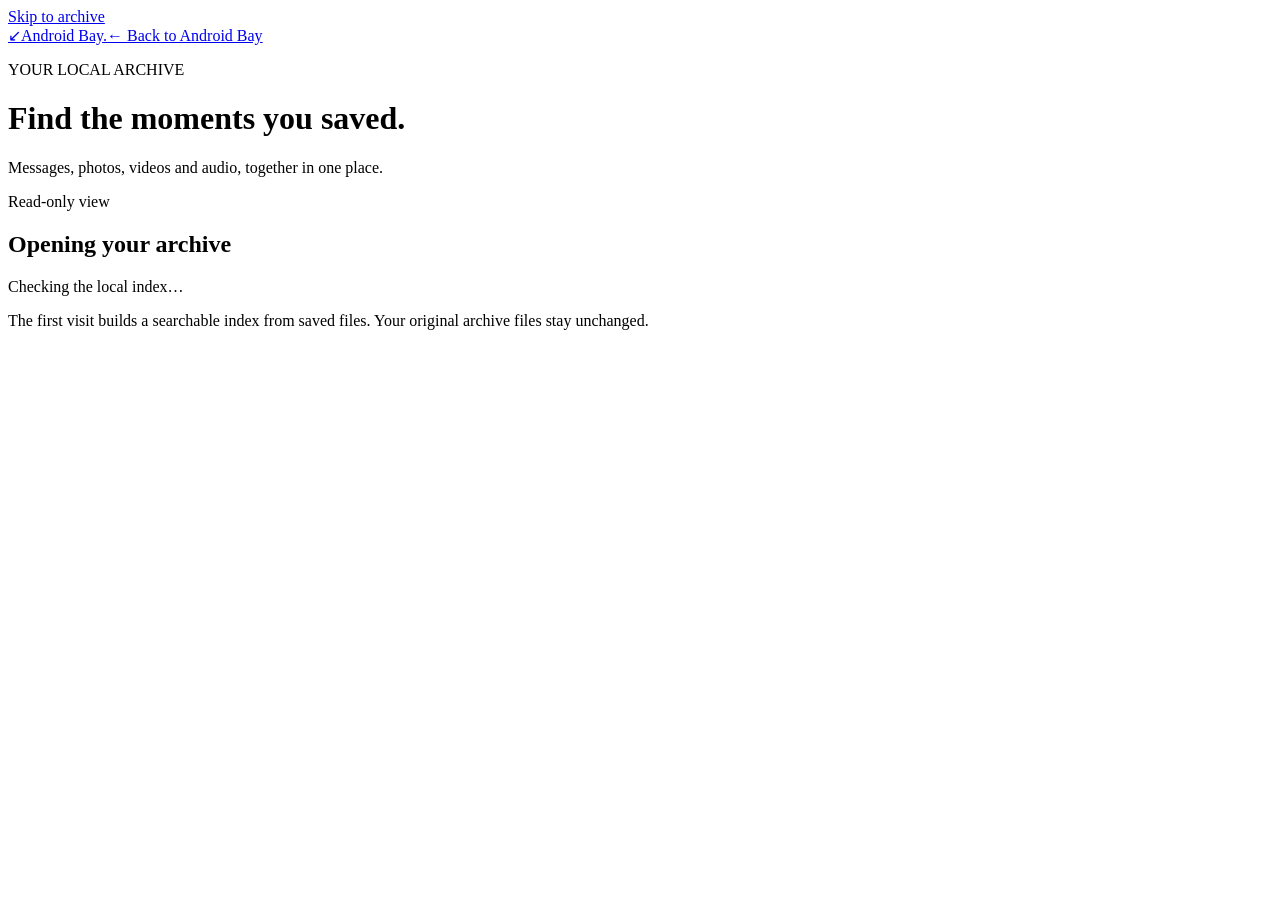
==== web/reader.html @ d528d022 "Publish Android Bay 1.2.0 with portable app, usage guide and upstream credits" ====
<!doctype html>
<html lang="en">
<head>
  <meta charset="utf-8">
  <meta name="viewport" content="width=device-width, initial-scale=1">
  <meta name="color-scheme" content="light">
  <meta name="description" content="Read messages and browse photos, videos and audio saved in your local Android Bay archive.">
  <title>Archive reader · Android Bay</title>
  <link rel="stylesheet" href="/reader.css">
  <script src="/reader.js" defer></script>
</head>
<body>
  <a class="skip-link" href="#reader-main">Skip to archive</a>
  <div id="demo-banner" class="demo-banner" hidden><strong>DEMONSTRATION MODE</strong> · Synthetic archive. No real phone data.</div>
  <header class="topbar"><a class="brand" href="/" aria-label="Android Bay home"><span class="brand-mark" aria-hidden="true">↙</span><span>Android Bay<span class="brand-dot">.</span></span></a><a class="back-link" href="/">← Back to Android Bay</a></header>
  <main id="reader-main" class="reader-main" tabindex="-1">
    <div class="heading-row"><div><p class="eyebrow">YOUR LOCAL ARCHIVE</p><h1>Find the moments you saved.</h1><p id="archive-label" class="subtitle">Messages, photos, videos and audio, together in one place.</p></div><div class="local-badge"><span aria-hidden="true"></span>Read-only view</div></div>
    <div id="notice" class="notice" role="alert" hidden><span id="notice-text"></span><button id="dismiss-notice" type="button" aria-label="Dismiss notification">×</button></div>
    <section id="index-panel" class="index-panel" aria-labelledby="index-heading"><div id="index-spinner" class="spinner" aria-hidden="true"></div><div><h2 id="index-heading">Opening your archive</h2><p id="index-message" role="status">Checking the local index…</p><p class="small-muted">The first visit builds a searchable index from saved files. Your original archive files stay unchanged.</p></div><button id="build-index" type="button" class="button primary" hidden>Build archive index</button></section>
    <section id="reader-content" hidden>
      <div class="archive-tools"><div class="archive-summary"><strong id="archive-counts">Archive index</strong><span id="archive-status" class="status-tag">Saved copy</span></div><div class="tool-buttons"><button id="open-catalog" type="button" class="text-button">All saved files ↗</button><button id="open-report" type="button" class="text-button">Coverage report ↗</button><button id="open-folder" type="button" class="text-button">Archive folder ↗</button></div></div>
      <details id="coverage-details" class="coverage-details"><summary id="coverage-summary">About this archive and its coverage</summary><div id="coverage-content" class="coverage-content"></div></details>
      <div class="tabbar" role="tablist" aria-label="Archive data"><button id="tab-messages" type="button" role="tab" aria-selected="true" aria-controls="messages-panel" data-tab="messages">Messages<span id="count-messages" class="tab-count"></span></button><button id="tab-photos" type="button" role="tab" aria-selected="false" aria-controls="media-panel" tabindex="-1" data-tab="photos">Photos<span id="count-photos" class="tab-count"></span></button><button id="tab-videos" type="button" role="tab" aria-selected="false" aria-controls="media-panel" tabindex="-1" data-tab="videos">Videos<span id="count-videos" class="tab-count"></span></button><button id="tab-audio" type="button" role="tab" aria-selected="false" aria-controls="media-panel" tabindex="-1" data-tab="audio">Audio<span id="count-audio" class="tab-count"></span></button></div>

      <section id="messages-panel" class="messages-layout" role="tabpanel" aria-labelledby="tab-messages">
        <aside class="conversation-pane" aria-labelledby="conversations-heading"><div class="conversation-top"><h2 id="conversations-heading">Conversations</h2><label class="sr-only" for="thread-search">Search conversations and messages</label><div class="search-wrap"><span aria-hidden="true">⌕</span><input id="thread-search" type="search" placeholder="Search names, numbers or text" maxlength="200" autocomplete="off"></div><p id="thread-status" class="small-muted" role="status">Loading conversations…</p></div><div id="thread-list" class="thread-list"></div><div class="conversation-footer"><button id="more-threads" type="button" class="button secondary small" hidden>More conversations</button></div></aside>
        <div class="message-pane"><div id="message-empty" class="empty-state"><div class="empty-icon" aria-hidden="true">☷</div><h2>Choose a conversation</h2><p>Select a name or number on the left to read saved SMS and MMS.<br>Private app chats and RCS may not be included.</p></div><div id="conversation-view" hidden><header class="message-header"><div><p class="eyebrow">SAVED CONVERSATION</p><h2 id="conversation-title" tabindex="-1"></h2><p id="conversation-participants" class="small-muted"></p></div><label class="message-search-label">Search this conversation<input id="message-search" type="search" placeholder="Find a word or phrase" maxlength="200" autocomplete="off"></label></header><div class="message-note"><span id="message-status" role="status"></span><span id="timezone-note"></span></div><div id="message-list" class="message-list"></div><div class="pagination"><button id="first-messages" type="button" class="button secondary small" hidden>First page</button><button id="previous-messages" type="button" class="button secondary small" hidden>Previous messages</button><button id="more-messages" type="button" class="button secondary small" hidden>Load more messages</button><button id="last-messages" type="button" class="button secondary small" hidden>Last page</button></div></div></div>
      </section>

      <section id="media-panel" class="media-panel" role="tabpanel" aria-labelledby="tab-photos" hidden><div class="media-toolbar"><div><h2 id="media-heading">Photos</h2><p id="media-status" class="small-muted" role="status"></p></div><label class="media-search-label">Find a saved file<div class="search-wrap"><span aria-hidden="true">⌕</span><input id="media-search" type="search" placeholder="Search filename or source folder" maxlength="200" autocomplete="off"></div></label></div><p class="media-hint">Includes indexed shared files and available MMS attachments. Select an item to view it. Duplicate copies may appear separately.</p><div id="media-grid" class="media-grid"></div><div class="pagination"><button id="previous-media" type="button" class="button secondary small" hidden>Previous files</button><button id="more-media" type="button" class="button secondary small" hidden>Load more files</button></div></section>
      <footer class="reader-footer"><span>Read from your saved PC archive. No uploads or remote media.</span><button id="rebuild-index" type="button" class="text-button">Rebuild local index</button></footer>
    </section>
  </main>
  <dialog id="media-dialog" class="media-dialog" aria-labelledby="media-dialog-title"><div class="dialog-header"><div><p id="media-dialog-kind" class="eyebrow">SAVED FILE</p><h2 id="media-dialog-title">Media preview</h2></div><button id="close-media" type="button" class="close-button" aria-label="Close media preview">×</button></div><div id="media-preview" class="media-preview"></div><p id="media-playback-note" class="playback-note" role="status"></p><div class="dialog-actions"><a id="download-media" class="button primary" href="#" download>Save original file</a><button id="dialog-open-folder" type="button" class="button secondary">Open archive folder</button></div><details class="source-details"><summary>File source and details</summary><pre id="media-source"></pre></details></dialog>
  <div id="live-status" class="sr-only" aria-live="polite" aria-atomic="true"></div>
</body>
</html>
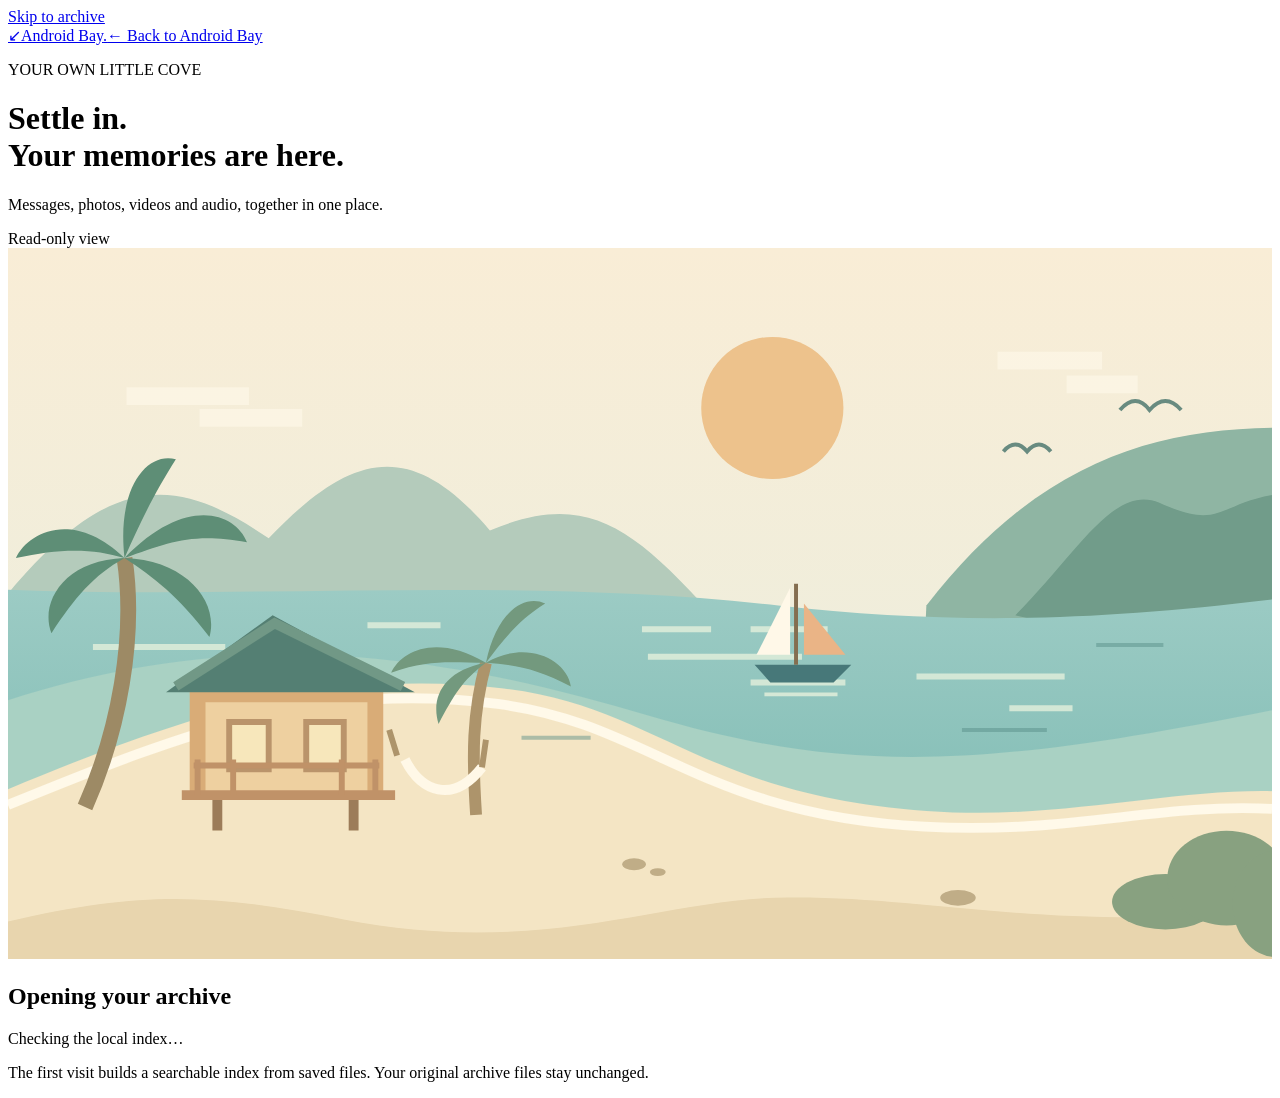
==== commit c365e09c: "Add a coastal theme to the transfer center and archive reader Use sea-green navigation, warm sand su" ====
--- a/web/reader.html
+++ b/web/reader.html
@@ -14,7 +14,31 @@
   <div id="demo-banner" class="demo-banner" hidden><strong>DEMONSTRATION MODE</strong> · Synthetic archive. No real phone data.</div>
   <header class="topbar"><a class="brand" href="/" aria-label="Android Bay home"><span class="brand-mark" aria-hidden="true">↙</span><span>Android Bay<span class="brand-dot">.</span></span></a><a class="back-link" href="/">← Back to Android Bay</a></header>
   <main id="reader-main" class="reader-main" tabindex="-1">
-    <div class="heading-row"><div><p class="eyebrow">YOUR LOCAL ARCHIVE</p><h1>Find the moments you saved.</h1><p id="archive-label" class="subtitle">Messages, photos, videos and audio, together in one place.</p></div><div class="local-badge"><span aria-hidden="true"></span>Read-only view</div></div>
+    <div class="heading-row cove-heading"><div class="cove-copy"><p class="eyebrow">YOUR OWN LITTLE COVE</p><h1>Settle in.<br>Your memories are here.</h1><p id="archive-label" class="subtitle">Messages, photos, videos and audio, together in one place.</p><div class="local-badge"><span aria-hidden="true"></span>Read-only view</div></div><div class="cove-art" aria-hidden="true">
+<svg class="cove-scene" viewBox="0 0 640 360" xmlns="http://www.w3.org/2000/svg" focusable="false">
+  <defs><linearGradient id="cove-sky" x2="0" y2="1"><stop stop-color="#f9edd6"/><stop offset="1" stop-color="#e8eee0"/></linearGradient><linearGradient id="cove-water" x2="0" y2="1"><stop stop-color="#9ccbc4"/><stop offset="1" stop-color="#75b6ae"/></linearGradient></defs>
+  <path fill="url(#cove-sky)" d="M0 0h640v360H0z"/>
+  <circle cx="387" cy="81" r="36" fill="#edc28c"/>
+  <path d="M60 75h62m-25 11h52m352-29h53m-18 12h36" stroke="#fff9e9" stroke-width="9" opacity=".65"/>
+  <path d="M0 175c54-65 88-58 132-28 42-44 72-51 112-4 48-20 71-3 112 42H0z" fill="#b4cbbb"/>
+  <path d="M465 181c55-71 112-89 175-90v157H462z" fill="#8fb5a3"/>
+  <path d="M510 186c31-31 50-67 73-57 31 14 29 1 57-4v91z" fill="#719c8a"/>
+  <path d="M0 173c123 5 258-7 390 8 81 9 151 9 250-3v182H0z" fill="url(#cove-water)"/>
+  <path d="M0 229c129-42 233-19 325 8 102 30 170 26 315-3v126H0z" fill="#a9d1c3"/>
+  <path d="M0 274c96-40 164-61 251-51 77 9 100 54 214 62 66 5 121-11 175-10v85H0z" fill="#f4e5c4"/>
+  <path d="M0 282c93-38 159-63 249-51 76 10 102 56 215 62 75 4 117-12 176-9" fill="none" stroke="#fff9e9" stroke-width="5"/>
+  <path d="M0 341c72-17 108-13 170-1 98 19 158-9 218-11 76-2 130 17 252 7v24H0z" fill="#e8d5ae"/>
+  <g fill="none" stroke="#e4f1dc" stroke-width="3" opacity=".8"><path d="M321 193h35m20 0h39m-91 14h78m-26 13h48M43 202h67m350 15h75m-28 16h32M182 191h37"/></g>
+  <g fill="none" stroke="#528a83" stroke-width="2" opacity=".45"><path d="M260 248h35m188-4h43m25-43h34M121 228h35"/></g>
+  <g transform="translate(393 180)"><path d="M-15 31h49l-9 9H-7z" fill="#477879"/><path d="M6-10v41" stroke="#846e50" stroke-width="2"/><path d="M3-8-14 26H3z" fill="#fff8e8"/><path d="M10 0v26h21z" fill="#eab486"/><path d="M-10 46h37" stroke="#d5e8d6" stroke-width="2"/></g>
+  <g transform="translate(92 193)"><path d="M0 31h98v53H0z" fill="#d9ac77"/><path d="M8 37h82v47H8z" fill="#eed0a0"/><path d="M-12 32 42-7l72 39z" fill="#547f73"/><path d="M-7 29 43-3l65 32" fill="none" stroke="#719886" stroke-width="5"/><path d="M20 47h20v24H20zm39 0h19v24H59z" fill="#f7e7bb" stroke="#ba946b" stroke-width="3"/><path d="M14 84v18m69-18v18" stroke="#9c7c59" stroke-width="5"/><path d="M-4 84h108" stroke="#c09268" stroke-width="5"/><path d="M2 69h94" stroke="#c09268" stroke-width="3"/><path d="M4 66v18m18-18v18m55-18v18m17-18v18" stroke="#c09268" stroke-width="3"/></g>
+  <g><path d="M39 283c17-38 26-86 20-126" fill="none" stroke="#9d8a65" stroke-width="8"/><path d="M59 157c-26-25-49-13-55 0 22-5 39-5 55 0M59 157c-31 1-43 23-37 38 12-18 21-29 37-38M59 157c-4-35 11-54 26-50-12 19-19 34-26 50M59 157c31-32 56-23 62-8-28-5-39 0-62 8M59 157c31 1 48 22 43 40-16-21-28-30-43-40" fill="#5e8e76"/></g>
+  <g><path d="M237 287c-2-30-2-51 5-77" fill="none" stroke="#ad946b" stroke-width="6"/><path d="M242 210c-25-15-43-6-48 5 20-7 30-5 48-5M242 210c-22 4-28 18-24 31 8-15 12-22 24-31M242 210c5-25 19-35 30-30-13 8-21 18-30 30M242 210c20-12 41-2 43 12-17-9-28-11-43-12" fill="#73997e"/>
+  <path d="M201 259c8 16 24 23 39 4" fill="none" stroke="#fff8e7" stroke-width="5"/><path d="M197 257l-4-13m47 19 2-14" stroke="#ad946b" stroke-width="3"/></g>
+  <path d="M563 82q8-9 15 0 8-9 16 0M504 103q6-7 12 0 6-7 12 0" fill="none" stroke="#688b80" stroke-width="2"/>
+  <g fill="#88a180"><ellipse cx="586" cy="331" rx="27" ry="14"/><ellipse cx="617" cy="319" rx="30" ry="24"/><ellipse cx="642" cy="332" rx="22" ry="27"/></g>
+  <g fill="#c0ad87"><ellipse cx="317" cy="312" rx="6" ry="3"/><ellipse cx="329" cy="316" rx="4" ry="2"/><ellipse cx="481" cy="329" rx="9" ry="4"/></g>
+</svg></div></div>
     <div id="notice" class="notice" role="alert" hidden><span id="notice-text"></span><button id="dismiss-notice" type="button" aria-label="Dismiss notification">×</button></div>
     <section id="index-panel" class="index-panel" aria-labelledby="index-heading"><div id="index-spinner" class="spinner" aria-hidden="true"></div><div><h2 id="index-heading">Opening your archive</h2><p id="index-message" role="status">Checking the local index…</p><p class="small-muted">The first visit builds a searchable index from saved files. Your original archive files stay unchanged.</p></div><button id="build-index" type="button" class="button primary" hidden>Build archive index</button></section>
     <section id="reader-content" hidden>
